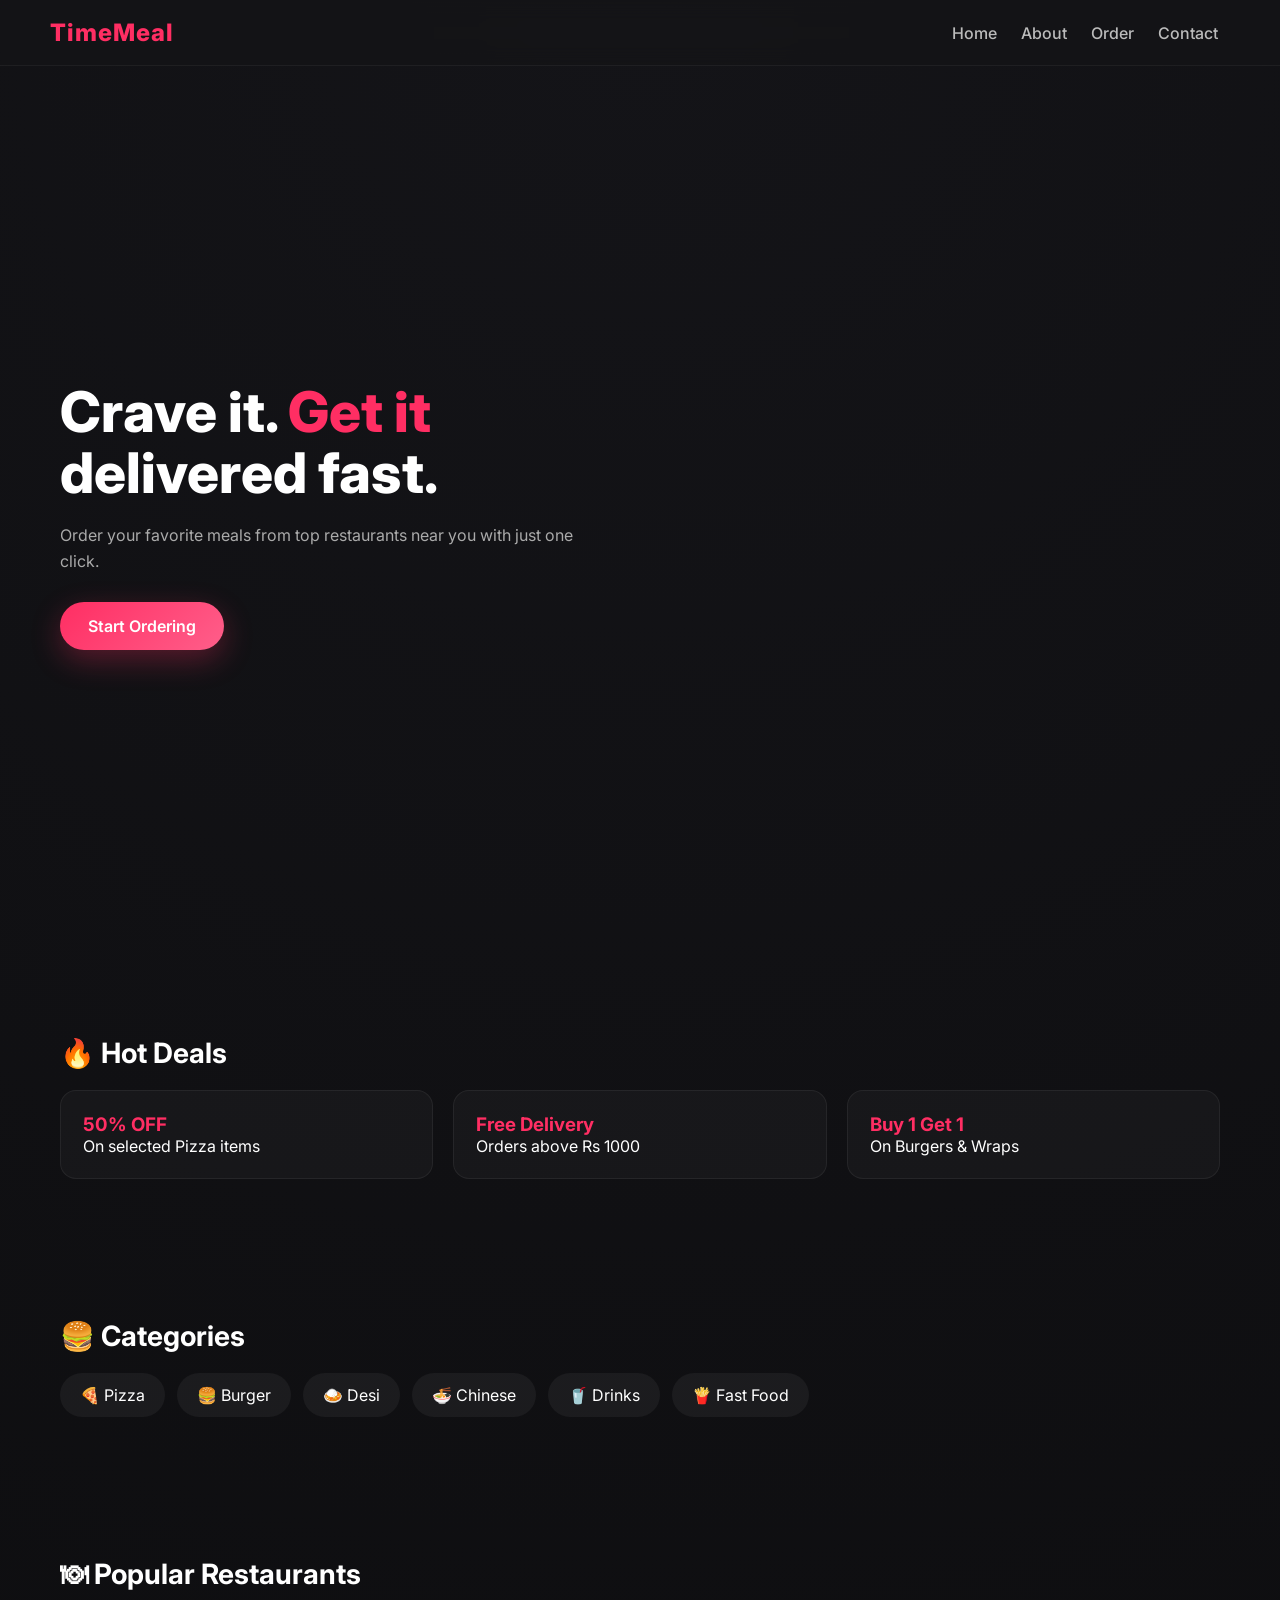
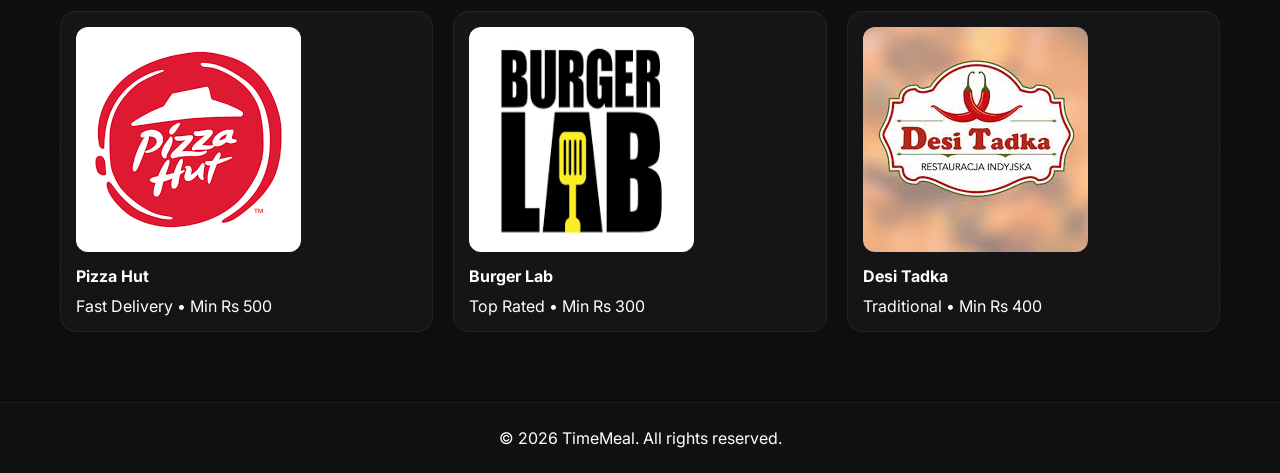
==== index.html @ f6871f64 "food" ====
<!doctype html>
<html lang="en">
  <head>
    <meta charset="UTF-8" />
    <meta name="viewport" content="width=device-width, initial-scale=1.0" />
    <title>TimeMeal - Home</title>
    <link rel="stylesheet" href="style.css" />
    <script src="navbar.js"></script>
  </head>
  <body>
    <!-- header & navbar -->
    <header>
      <div class="logo">TimeMeal</div>

      <div class="menu-toggle" onclick="toggleMenu()">☰</div>

      <nav id="nav">
        <a href="index.html">Home</a>
        <a href="about.html">About</a>
        <a href="order.html">Order</a>
        <a href="contact.html">Contact</a>
      </nav>
    </header>

    <!-- hero section -->
    <section class="hero">
      <div class="hero-text">
        <h1>Crave it. <span>Get it</span> delivered fast.</h1>
        <p>
          Order your favorite meals from top restaurants near you with just one
          click.
        </p>
        <a href="order.html" class="btn">Start Ordering</a>
      </div>
    </section>

    <!-- deals -->
    <section class="deals">
      <h2>🔥 Hot Deals</h2>
      <div class="deal-cards">
        <div class="deal">
          <h3>50% OFF</h3>
          <p>On selected Pizza items</p>
        </div>
        <div class="deal">
          <h3>Free Delivery</h3>
          <p>Orders above Rs 1000</p>
        </div>
        <div class="deal">
          <h3>Buy 1 Get 1</h3>
          <p>On Burgers & Wraps</p>
        </div>
      </div>
    </section>

    <!-- catagories -->
    <section class="categories">
      <h2>🍔 Categories</h2>

      <div class="cat-box">
        <a class="cat" href="order.html">🍕 Pizza</a>
        <a class="cat" href="order.html">🍔 Burger</a>
        <a class="cat" href="order.html">🍛 Desi</a>
        <a class="cat" href="order.html">🍜 Chinese</a>
        <a class="cat" href="order.html">🥤 Drinks</a>
        <a class="cat" href="order.html">🍟 Fast Food</a>
      </div>
    </section>

    <!-- restaurants -->
    <section class="restaurants">
      <h2>🍽 Popular Restaurants</h2>
      <div class="rest-grid">
        <div class="rest-card">
          <img src="./assets/pizza hut.png" />
          <h4>Pizza Hut</h4>
          <p>Fast Delivery • Min Rs 500</p>
        </div>

        <div class="rest-card">
          <img src="./assets/burger lab.png" />
          <h4>Burger Lab</h4>
          <p>Top Rated • Min Rs 300</p>
        </div>

        <div class="rest-card">
          <img src="./assets/desi tadka.jfif" />
          <h4>Desi Tadka</h4>
          <p>Traditional • Min Rs 400</p>
        </div>
      </div>
    </section>

    <!-- footer -->
    <footer>
      <p>&copy; 2026 TimeMeal. All rights reserved.</p>
    </footer>
  </body>
</html>
---- style.css ----
@import url("https://fonts.googleapis.com/css2?family=Inter:wght@400;600;700&display=swap");
/* global reset */
* {
  margin: 0;
  padding: 0;
  box-sizing: border-box;
  font-family: "Inter", sans-serif;
}

body {
  background: radial-gradient(circle at top, #141418, #0d0d0f);
  color: #fff;
}

/* header */
header {
  display: flex;
  justify-content: space-between;
  align-items: center;
  padding: 18px 50px;
  background: rgba(20, 20, 24, 0.7);
  backdrop-filter: blur(10px);
  position: sticky;
  top: 0;
  border-bottom: 1px solid rgba(255, 255, 255, 0.05);
  z-index: 1000;
}

/* logo */
.logo {
  color: #ff2e63;
  font-size: 24px;
  font-weight: 800;
  letter-spacing: 1px;
}

/* nav links */
nav {
  display: flex;
  align-items: center;
}

nav a {
  color: #bbb;
  text-decoration: none;
  margin: 0 12px;
  font-weight: 500;
  transition: 0.3s;
  position: relative;
}

/* hover */
nav a::after {
  content: "";
  position: absolute;
  left: 0;
  bottom: -4px;
  width: 0%;
  height: 2px;
  background: #ff2e63;
  transition: 0.3s;
}

nav a:hover {
  color: #ff2e63;
}

nav a:hover::after {
  width: 100%;
}

/* hamburger (hidden on desktop) */
.menu-toggle {
  display: none;
  font-size: 28px;
  color: #fff;
  cursor: pointer;
}

/* hero section*/
.hero {
  display: flex;
  justify-content: space-between;
  align-items: center;
  padding: 100px 60px;
  flex-wrap: wrap;
  gap: 40px;
  height: 100vh;
}

.hero-text {
  max-width: 550px;
}

.hero h1 {
  font-size: 56px;
  line-height: 1.1;
  font-weight: 800;
}

.hero span {
  color: #ff2e63;
}

.hero p {
  margin: 18px 0;
  color: #aaa;
  font-size: 16px;
  line-height: 1.6;
}

.btn {
  background: linear-gradient(135deg, #ff2e63, #ff5e8a);
  padding: 14px 28px;
  border-radius: 30px;
  color: #fff;
  text-decoration: none;
  display: inline-block;
  margin-top: 10px;
  font-weight: 600;
  transition: 0.3s;
  box-shadow: 0 10px 30px rgba(255, 46, 99, 0.3);
}

.btn:hover {
  transform: translateY(-3px);
}

/* sections */
section {
  padding: 70px 60px;
}

/* deals */
.deals h2,
.categories h2,
.restaurants h2 {
  font-size: 28px;
  margin-bottom: 20px;
}

.deal-cards {
  display: grid;
  grid-template-columns: repeat(auto-fit, minmax(250px, 1fr));
  gap: 20px;
}

.deal {
  background: rgba(255, 255, 255, 0.03);
  border: 1px solid rgba(255, 255, 255, 0.06);
  padding: 22px;
  border-radius: 16px;
  transition: 0.3s;
}

.deal:hover {
  transform: translateY(-6px);
  border-color: #ff2e63;
}

.deal h3 {
  color: #ff2e63;
}

/* catagories */
.cat-box {
  display: flex;
  gap: 12px;
  flex-wrap: wrap;
}

.cat {
  text-decoration: none;
  color: #fff;
  display: inline-block;
  background: rgba(255, 255, 255, 0.05);
  padding: 12px 20px;
  border-radius: 30px;
  transition: 0.3s;
}

.cat:hover {
  background: #ff2e63;
  transform: scale(1.05);
}

/* restaurants*/
.rest-grid {
  display: grid;
  grid-template-columns: repeat(auto-fit, minmax(250px, 1fr));
  gap: 20px;
}

.rest-card {
  background: rgba(255, 255, 255, 0.03);
  border: 1px solid rgba(255, 255, 255, 0.06);
  padding: 15px;
  border-radius: 16px;
  transition: 0.3s;
}

.rest-card:hover {
  transform: translateY(-6px);
  border-color: #ff2e63;
}

.rest-card img {
  width: 225px;
  height: 225px;
  border-radius: 12px;
}

.rest-card h4 {
  margin: 10px 0;
}

/* footer */
footer {
  text-align: center;
  padding: 25px;
  background: #111;
  border-top: 1px solid rgba(255, 255, 255, 0.05);
}

@media (max-width: 768px) {
  header {
    padding: 15px 20px;
  }

  .menu-toggle {
    display: block;
  }

  nav {
    position: absolute;
    top: 70px;
    right: 20px;
    background: rgba(20, 20, 24, 0.95);
    backdrop-filter: blur(10px);
    flex-direction: column;
    width: 200px;
    padding: 15px;
    border-radius: 12px;
    border: 1px solid rgba(255, 255, 255, 0.08);
    display: none;
  }

  nav a {
    margin: 10px 0;
  }

  nav.active {
    display: flex;
  }
  .hero {
    flex-direction: column;
    text-align: center;
    padding: 80px 25px;
  }

  .hero h1 {
    font-size: 40px;
  }

  header {
    padding: 15px 20px;
  }
}
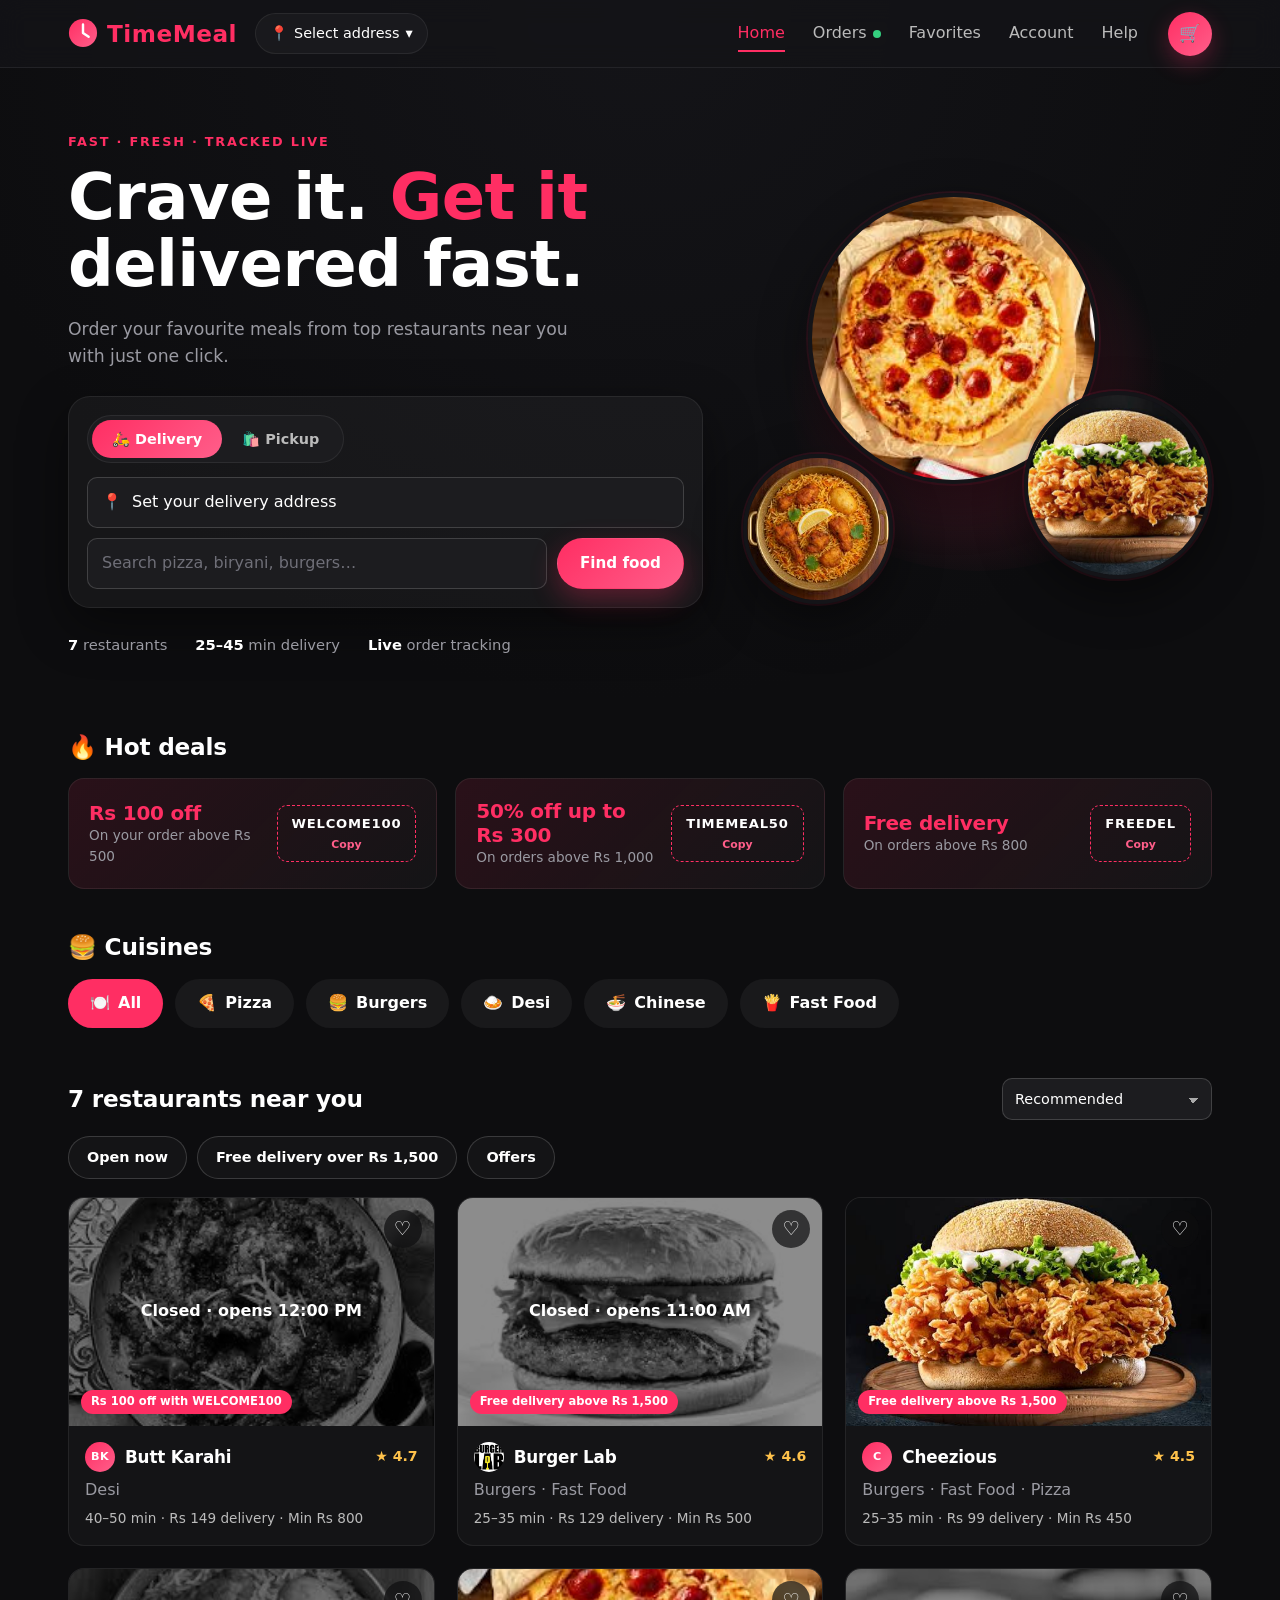
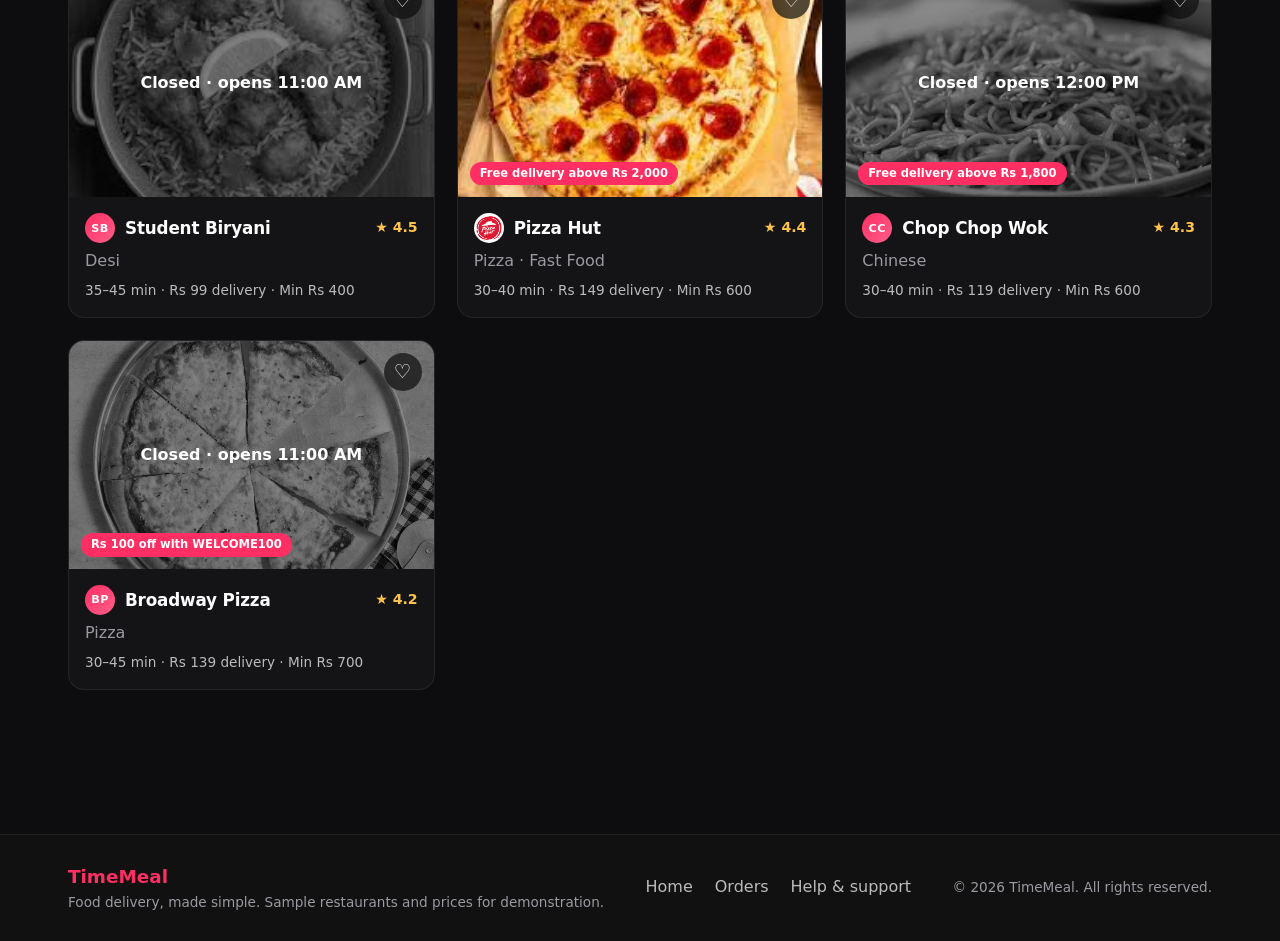
==== commit 998285cb: "food ordering app" ====
--- a/index.html
+++ b/index.html
@@ -3,97 +3,62 @@
   <head>
     <meta charset="UTF-8" />
     <meta name="viewport" content="width=device-width, initial-scale=1.0" />
-    <title>TimeMeal - Home</title>
-    <link rel="stylesheet" href="style.css" />
-    <script src="navbar.js"></script>
+    <meta name="theme-color" content="#0d0d0f" />
+    <meta
+      name="description"
+      content="TimeMeal: order food from top restaurants, pay your way and track your delivery live."
+    />
+    <title>TimeMeal · Food delivery</title>
+    <link
+      rel="icon"
+      href="data:image/svg+xml,%3Csvg xmlns='http://www.w3.org/2000/svg' viewBox='0 0 32 32'%3E%3Ccircle cx='16' cy='16' r='15' fill='%23ff2e63'/%3E%3Cpath d='M16 7v9l6 4' stroke='white' stroke-width='2.6' fill='none' stroke-linecap='round'/%3E%3C/svg%3E"
+    />
+
+    <link rel="stylesheet" href="css/base.css" />
+    <link rel="stylesheet" href="css/layout.css" />
+    <link rel="stylesheet" href="css/components.css" />
+    <link rel="stylesheet" href="css/views.css" />
   </head>
   <body>
-    <!-- header & navbar -->
-    <header>
-      <div class="logo">TimeMeal</div>
+    <a class="skip-link" href="#view">Skip to content</a>
 
-      <div class="menu-toggle" onclick="toggleMenu()">☰</div>
+    <header class="header" id="site-header"></header>
+    <main id="view" tabindex="-1"></main>
+    <footer class="footer" id="site-footer"></footer>
+    <nav class="tab-bar" id="tab-bar" aria-label="Primary"></nav>
+    <div class="toasts" id="toasts" role="status" aria-live="polite"></div>
 
-      <nav id="nav">
-        <a href="index.html">Home</a>
-        <a href="about.html">About</a>
-        <a href="order.html">Order</a>
-        <a href="contact.html">Contact</a>
-      </nav>
-    </header>
+    <noscript
+      ><p style="padding: 2rem; text-align: center">
+        TimeMeal needs JavaScript to run.
+      </p></noscript
+    >
 
-    <!-- hero section -->
-    <section class="hero">
-      <div class="hero-text">
-        <h1>Crave it. <span>Get it</span> delivered fast.</h1>
-        <p>
-          Order your favorite meals from top restaurants near you with just one
-          click.
-        </p>
-        <a href="order.html" class="btn">Start Ordering</a>
-      </div>
-    </section>
-
-    <!-- deals -->
-    <section class="deals">
-      <h2>🔥 Hot Deals</h2>
-      <div class="deal-cards">
-        <div class="deal">
-          <h3>50% OFF</h3>
-          <p>On selected Pizza items</p>
-        </div>
-        <div class="deal">
-          <h3>Free Delivery</h3>
-          <p>Orders above Rs 1000</p>
-        </div>
-        <div class="deal">
-          <h3>Buy 1 Get 1</h3>
-          <p>On Burgers & Wraps</p>
-        </div>
-      </div>
-    </section>
-
-    <!-- catagories -->
-    <section class="categories">
-      <h2>🍔 Categories</h2>
-
-      <div class="cat-box">
-        <a class="cat" href="order.html">🍕 Pizza</a>
-        <a class="cat" href="order.html">🍔 Burger</a>
-        <a class="cat" href="order.html">🍛 Desi</a>
-        <a class="cat" href="order.html">🍜 Chinese</a>
-        <a class="cat" href="order.html">🥤 Drinks</a>
-        <a class="cat" href="order.html">🍟 Fast Food</a>
-      </div>
-    </section>
-
-    <!-- restaurants -->
-    <section class="restaurants">
-      <h2>🍽 Popular Restaurants</h2>
-      <div class="rest-grid">
-        <div class="rest-card">
-          <img src="./assets/pizza hut.png" />
-          <h4>Pizza Hut</h4>
-          <p>Fast Delivery • Min Rs 500</p>
-        </div>
-
-        <div class="rest-card">
-          <img src="./assets/burger lab.png" />
-          <h4>Burger Lab</h4>
-          <p>Top Rated • Min Rs 300</p>
-        </div>
-
-        <div class="rest-card">
-          <img src="./assets/desi tadka.jfif" />
-          <h4>Desi Tadka</h4>
-          <p>Traditional • Min Rs 400</p>
-        </div>
-      </div>
-    </section>
-
-    <!-- footer -->
-    <footer>
-      <p>&copy; 2026 TimeMeal. All rights reserved.</p>
-    </footer>
+    <!-- core -->
+    <script src="js/core/utils.js"></script>
+    <script src="js/core/store.js"></script>
+    <script src="js/core/router.js"></script>
+    <script src="js/core/actions.js"></script>
+    <!-- data + services -->
+    <script src="js/data/catalog.js"></script>
+    <script src="js/services/availability.js"></script>
+    <script src="js/services/cart.js"></script>
+    <script src="js/services/orders.js"></script>
+    <!-- ui -->
+    <script src="js/ui/toast.js"></script>
+    <script src="js/ui/modal.js"></script>
+    <script src="js/ui/forms.js"></script>
+    <script src="js/ui/components.js"></script>
+    <script src="js/ui/dialogs.js"></script>
+    <script src="js/ui/header.js"></script>
+    <!-- views -->
+    <script src="js/views/home.js"></script>
+    <script src="js/views/restaurant.js"></script>
+    <script src="js/views/checkout.js"></script>
+    <script src="js/views/tracking.js"></script>
+    <script src="js/views/orders.js"></script>
+    <script src="js/views/account.js"></script>
+    <script src="js/views/help.js"></script>
+    <script src="js/app.js"></script>
   </body>
 </html>
--- a/css/base.css
+++ b/css/base.css
@@ -0,0 +1,159 @@
+:root {
+/* colour */
+  --bg: #0d0d0f;
+  --bg-raised: #141418;
+  --surface: rgba(255, 255, 255, 0.03);
+  --surface-strong: #1c1c1f;
+  --border: rgba(255, 255, 255, 0.07);
+  --border-strong: rgba(255, 255, 255, 0.16);
+  --text: #ffffff;
+  --text-soft: #bbbbbb;
+  --text-muted: #9a9aa2;
+  --accent: #ff2e63;
+  --accent-soft: #ff5e8a;
+  --accent-glow: rgba(255, 46, 99, 0.3);
+  --accent-tint: rgba(255, 46, 99, 0.12);
+  --ok: #35d07f;
+  --warn: #ffb020;
+  --danger: #ff5a5f;
+
+  /* shape + motion */
+  --radius-sm: 10px;
+  --radius: 16px;
+  --radius-lg: 22px;
+  --radius-pill: 999px;
+  --shadow: 0 18px 50px rgba(0, 0, 0, 0.45);
+  --ease: cubic-bezier(0.2, 0.7, 0.2, 1);
+
+  /* layout */
+  --header-h: 68px;
+  --tab-h: 62px;
+  --page-w: 1240px;
+  --gutter: clamp(16px, 4vw, 48px);
+
+  --font: "Inter", "Segoe UI", system-ui, -apple-system, Arial, sans-serif;
+}
+
+*,
+*::before,
+*::after {
+  box-sizing: border-box;
+}
+
+* {
+  margin: 0;
+}
+
+html {
+  background: var(--bg);
+  scroll-behavior: smooth;
+  -webkit-text-size-adjust: 100%;
+}
+
+body {
+  min-height: 100vh;
+  font-family: var(--font);
+  font-size: 16px;
+  line-height: 1.55;
+  color: var(--text);
+  background: radial-gradient(circle at top, var(--bg-raised), var(--bg) 700px);
+  -webkit-font-smoothing: antialiased;
+}
+
+body.no-scroll {
+  overflow: hidden;
+}
+
+h1,
+h2,
+h3,
+h4 {
+  line-height: 1.2;
+  font-weight: 800;
+  letter-spacing: -0.01em;
+}
+
+a {
+  color: inherit;
+  text-decoration: none;
+}
+
+img {
+  display: block;
+  max-width: 100%;
+}
+
+button,
+input,
+select,
+textarea {
+  font: inherit;
+  color: inherit;
+}
+
+button {
+  cursor: pointer;
+  background: none;
+  border: 0;
+}
+
+ul,
+ol {
+  list-style: none;
+  padding: 0;
+}
+
+:focus-visible {
+  outline: 2px solid var(--accent-soft);
+  outline-offset: 2px;
+}
+
+main:focus {
+  outline: none;
+}
+
+.skip-link {
+  position: fixed;
+  top: -60px;
+  left: 12px;
+  z-index: 3000;
+  padding: 10px 16px;
+  border-radius: var(--radius-sm);
+  background: var(--accent);
+  font-weight: 700;
+}
+.skip-link:focus {
+  top: 12px;
+}
+
+.visually-hidden {
+  position: absolute;
+  width: 1px;
+  height: 1px;
+  overflow: hidden;
+  clip: rect(0 0 0 0);
+  white-space: nowrap;
+}
+
+.muted {
+  color: var(--text-muted);
+}
+.small {
+  font-size: 0.85rem;
+}
+.block {
+  display: block;
+}
+.center {
+  text-align: center;
+}
+
+@media (prefers-reduced-motion: reduce) {
+  *,
+  *::before,
+  *::after {
+    animation-duration: 0.01ms !important;
+    transition-duration: 0.01ms !important;
+    scroll-behavior: auto !important;
+  }
+}
--- a/css/layout.css
+++ b/css/layout.css
@@ -0,0 +1,286 @@
+/* header */
+.header {
+  position: sticky;
+  top: 0;
+  z-index: 100;
+  height: var(--header-h);
+  background: rgba(20, 20, 24, 0.78);
+  backdrop-filter: blur(12px);
+  border-bottom: 1px solid var(--border);
+}
+
+.header__inner {
+  display: flex;
+  align-items: center;
+  gap: 18px;
+  max-width: var(--page-w);
+  height: 100%;
+  margin: 0 auto;
+  padding: 0 var(--gutter);
+}
+
+.logo {
+  display: inline-flex;
+  align-items: center;
+  gap: 9px;
+  color: var(--accent);
+  font-size: 1.45rem;
+  font-weight: 800;
+  letter-spacing: 0.5px;
+}
+
+.loc-pill {
+  display: inline-flex;
+  align-items: center;
+  gap: 6px;
+  max-width: 240px;
+  padding: 8px 14px;
+  border: 1px solid var(--border);
+  border-radius: var(--radius-pill);
+  background: var(--surface);
+  font-size: 0.9rem;
+  transition: border-color 0.2s;
+}
+.loc-pill:hover {
+  border-color: var(--accent);
+}
+.loc-pill__text {
+  overflow: hidden;
+  text-overflow: ellipsis;
+  white-space: nowrap;
+}
+
+.hdr-search {
+  flex: 1;
+  max-width: 360px;
+}
+body[data-route="home"] .hdr-search {
+  visibility: hidden;
+}
+
+.nav {
+  display: flex;
+  align-items: center;
+  gap: 4px;
+  margin-left: auto;
+}
+.nav a {
+  position: relative;
+  padding: 8px 12px;
+  color: var(--text-soft);
+  font-weight: 500;
+  transition: color 0.25s;
+}
+.nav a::after {
+  content: "";
+  position: absolute;
+  left: 12px;
+  right: 12px;
+  bottom: 2px;
+  height: 2px;
+  background: var(--accent);
+  transform: scaleX(0);
+  transform-origin: left;
+  transition: transform 0.3s var(--ease);
+}
+.nav a:hover,
+.nav a.is-active {
+  color: var(--accent);
+}
+.nav a:hover::after,
+.nav a.is-active::after {
+  transform: scaleX(1);
+}
+.dot {
+  display: inline-block;
+  width: 8px;
+  height: 8px;
+  margin-left: 6px;
+  border-radius: 50%;
+  background: var(--ok);
+  box-shadow: 0 0 0 0 rgba(53, 208, 127, 0.6);
+  animation: ping 1.6s infinite;
+}
+
+.cart-btn {
+  position: relative;
+  display: grid;
+  place-items: center;
+  width: 44px;
+  height: 44px;
+  border-radius: 50%;
+  background: linear-gradient(135deg, var(--accent), var(--accent-soft));
+  box-shadow: 0 8px 22px var(--accent-glow);
+  font-size: 1.1rem;
+  transition: transform 0.2s var(--ease);
+}
+.cart-btn:hover {
+  transform: translateY(-2px);
+}
+.cart-btn__count {
+  position: absolute;
+  top: -5px;
+  right: -5px;
+  min-width: 20px;
+  height: 20px;
+  padding: 0 5px;
+  border-radius: var(--radius-pill);
+  background: #fff;
+  color: var(--accent);
+  font-size: 0.72rem;
+  font-weight: 800;
+  line-height: 20px;
+  text-align: center;
+}
+
+/* page containers */
+main {
+  min-height: calc(100vh - var(--header-h) - 180px);
+}
+
+.page {
+  max-width: var(--page-w);
+  margin: 0 auto;
+  padding: 36px var(--gutter) 60px;
+}
+.page--narrow {
+  max-width: 860px;
+}
+.page__title {
+  margin-bottom: 22px;
+  font-size: clamp(1.7rem, 3vw, 2.2rem);
+}
+.lead {
+  margin-bottom: 26px;
+  color: var(--text-soft);
+  font-size: 1.1rem;
+}
+
+.section {
+  margin-bottom: 44px;
+}
+.section__head {
+  display: flex;
+  align-items: center;
+  justify-content: space-between;
+  gap: 16px;
+}
+.section__title {
+  margin-bottom: 18px;
+  font-size: 1.45rem;
+}
+.section__head .section__title {
+  margin-bottom: 0;
+}
+
+.grid {
+  display: grid;
+  grid-template-columns: repeat(auto-fill, minmax(280px, 1fr));
+  gap: 22px;
+  margin-top: 18px;
+}
+
+.back-link {
+  display: inline-block;
+  margin-bottom: 14px;
+  color: var(--text-soft);
+  font-size: 0.92rem;
+  transition: color 0.2s;
+}
+.back-link:hover {
+  color: var(--accent);
+}
+
+/* footer */
+.footer {
+  margin-top: 40px;
+  background: #111;
+  border-top: 1px solid var(--border);
+}
+.footer__inner {
+  display: flex;
+  flex-wrap: wrap;
+  align-items: center;
+  justify-content: space-between;
+  gap: 18px 40px;
+  max-width: var(--page-w);
+  margin: 0 auto;
+  padding: 28px var(--gutter);
+}
+.footer__brand {
+  color: var(--accent);
+  font-size: 1.15rem;
+}
+.footer nav {
+  display: flex;
+  gap: 22px;
+  color: var(--text-soft);
+}
+.footer nav a:hover {
+  color: var(--accent);
+}
+
+/* mobile tab bar */
+.tab-bar {
+  display: none;
+}
+
+@media (max-width: 900px) {
+  .nav,
+  .hdr-search {
+    display: none;
+  }
+  .loc-pill {
+    margin-right: auto;
+  }
+
+  .tab-bar {
+    position: fixed;
+    inset: auto 0 0;
+    z-index: 90;
+    display: grid;
+    grid-template-columns: repeat(4, 1fr);
+    height: var(--tab-h);
+    padding-bottom: env(safe-area-inset-bottom);
+    background: rgba(20, 20, 24, 0.94);
+    backdrop-filter: blur(12px);
+    border-top: 1px solid var(--border);
+  }
+  .tab-bar a {
+    display: flex;
+    flex-direction: column;
+    align-items: center;
+    justify-content: center;
+    gap: 2px;
+    color: var(--text-muted);
+    font-size: 0.72rem;
+    font-weight: 600;
+  }
+  .tab-bar a span {
+    font-size: 1.15rem;
+  }
+  .tab-bar a.is-active {
+    color: var(--accent);
+  }
+  body {
+    padding-bottom: calc(var(--tab-h) + env(safe-area-inset-bottom));
+  }
+}
+
+@media (max-width: 520px) {
+  .logo span {
+    display: none;
+  }
+  .page {
+    padding-top: 24px;
+  }
+}
+
+@keyframes ping {
+  70% {
+    box-shadow: 0 0 0 8px rgba(53, 208, 127, 0);
+  }
+  100% {
+    box-shadow: 0 0 0 0 rgba(53, 208, 127, 0);
+  }
+}
--- a/css/components.css
+++ b/css/components.css
@@ -0,0 +1,760 @@
+/* button */
+.btn {
+  display: inline-flex;
+  align-items: center;
+  justify-content: center;
+  gap: 8px;
+  padding: 11px 22px;
+  border: 1px solid transparent;
+  border-radius: var(--radius-pill);
+  font-weight: 700;
+  font-size: 0.95rem;
+  white-space: nowrap;
+  transition:
+    transform 0.2s var(--ease),
+    box-shadow 0.2s,
+    background 0.2s,
+    border-color 0.2s,
+    opacity 0.2s;
+}
+.btn:hover:not(:disabled) {
+  transform: translateY(-2px);
+}
+.btn:disabled {
+  opacity: 0.45;
+  cursor: not-allowed;
+}
+.btn--primary {
+  background: linear-gradient(135deg, var(--accent), var(--accent-soft));
+  box-shadow: 0 10px 28px var(--accent-glow);
+  color: #fff;
+}
+.btn--outline {
+  border-color: var(--border-strong);
+  background: var(--surface);
+}
+.btn--outline:hover:not(:disabled) {
+  border-color: var(--accent);
+  color: var(--accent);
+}
+.btn--ghost {
+  color: var(--text-soft);
+}
+.btn--ghost:hover:not(:disabled) {
+  background: var(--surface-strong);
+  color: #fff;
+}
+.btn--danger {
+  background: var(--danger);
+}
+.btn--danger-outline {
+  border-color: rgba(255, 90, 95, 0.45);
+  color: var(--danger);
+}
+.btn--danger-outline:hover:not(:disabled) {
+  background: rgba(255, 90, 95, 0.1);
+}
+.btn--block {
+  width: 100%;
+}
+.btn--lg {
+  padding: 15px 24px;
+  font-size: 1.02rem;
+}
+.btn--grow {
+  flex: 1;
+}
+
+.icon-btn {
+  display: grid;
+  place-items: center;
+  width: 38px;
+  height: 38px;
+  border-radius: 50%;
+  background: var(--surface-strong);
+  color: var(--text-soft);
+  transition:
+    background 0.2s,
+    color 0.2s;
+}
+.icon-btn:hover {
+  background: var(--accent);
+  color: #fff;
+}
+.icon-btn--accent {
+  background: var(--accent-tint);
+  color: var(--accent);
+}
+
+.link-btn {
+  padding: 0;
+  color: var(--accent);
+  font-size: 0.85rem;
+  font-weight: 600;
+}
+.link-btn:hover {
+  text-decoration: underline;
+}
+.link-btn--danger {
+  color: var(--danger);
+}
+
+ /* forms */
+.form {
+  display: grid;
+  gap: 16px;
+}
+.form-grid {
+  display: grid;
+  grid-template-columns: repeat(auto-fit, minmax(210px, 1fr));
+  gap: 16px;
+}
+.form-actions {
+  display: flex;
+  justify-content: flex-end;
+  gap: 10px;
+  margin-top: 8px;
+}
+.form-actions--stack {
+  flex-direction: column;
+  align-items: stretch;
+  text-align: center;
+}
+
+.field {
+  display: grid;
+  gap: 6px;
+}
+.field__label {
+  color: var(--text-soft);
+  font-size: 0.88rem;
+  font-weight: 600;
+}
+.field__hint {
+  color: var(--text-muted);
+  font-size: 0.8rem;
+}
+.field__error {
+  margin-top: 4px;
+  color: var(--danger);
+  font-size: 0.82rem;
+}
+
+.input {
+  width: 100%;
+  padding: 12px 14px;
+  border: 1px solid var(--border-strong);
+  border-radius: var(--radius-sm);
+  background: var(--surface-strong);
+  transition:
+    border-color 0.2s,
+    box-shadow 0.2s;
+}
+.input::placeholder {
+  color: #6f6f78;
+}
+.input:focus {
+  outline: none;
+  border-color: var(--accent);
+  box-shadow: 0 0 0 3px var(--accent-tint);
+}
+.input[aria-invalid="true"] {
+  border-color: var(--danger);
+}
+.input--sm {
+  padding: 9px 12px;
+  font-size: 0.9rem;
+}
+select.input {
+  appearance: none;
+  padding-right: 34px;
+  background-image:
+    linear-gradient(45deg, transparent 50%, #aaa 50%),
+    linear-gradient(135deg, #aaa 50%, transparent 50%);
+  background-position:
+    calc(100% - 18px) 55%,
+    calc(100% - 13px) 55%;
+  background-size: 5px 5px;
+  background-repeat: no-repeat;
+}
+textarea.input {
+  resize: vertical;
+  min-height: 70px;
+}
+
+.check {
+  display: flex;
+  align-items: flex-start;
+  gap: 10px;
+  margin-top: 10px;
+  cursor: pointer;
+}
+.check input {
+  margin-top: 4px;
+  accent-color: var(--accent);
+}
+.check--card {
+  padding: 14px;
+  border: 1px solid var(--border-strong);
+  border-radius: var(--radius-sm);
+  background: var(--surface);
+}
+.check--card:has(input:checked) {
+  border-color: var(--accent);
+  background: var(--accent-tint);
+}
+.check.is-disabled {
+  opacity: 0.5;
+  cursor: not-allowed;
+}
+
+/*  chips, segments, badges  */
+.chip-row {
+  display: flex;
+  flex-wrap: wrap;
+  gap: 10px;
+}
+.chip,
+.chip-radio span {
+  display: inline-block;
+  padding: 9px 18px;
+  border: 1px solid var(--border-strong);
+  border-radius: var(--radius-pill);
+  background: var(--surface);
+  font-size: 0.9rem;
+  font-weight: 600;
+  transition:
+    background 0.2s,
+    border-color 0.2s,
+    transform 0.2s;
+}
+.chip:hover {
+  border-color: var(--accent);
+}
+.chip.is-active,
+.chip-radio input:checked + span {
+  border-color: var(--accent);
+  background: var(--accent);
+  color: #fff;
+}
+.chip-radio {
+  cursor: pointer;
+}
+.chip-radio input {
+  position: absolute;
+  opacity: 0;
+  pointer-events: none;
+}
+.chip-radio input:focus-visible + span {
+  outline: 2px solid var(--accent-soft);
+  outline-offset: 2px;
+}
+
+.seg {
+  display: inline-flex;
+  padding: 4px;
+  border: 1px solid var(--border);
+  border-radius: var(--radius-pill);
+  background: var(--surface-strong);
+}
+.seg__btn {
+  padding: 8px 20px;
+  border-radius: var(--radius-pill);
+  color: var(--text-soft);
+  font-size: 0.9rem;
+  font-weight: 700;
+  transition:
+    background 0.25s,
+    color 0.25s;
+}
+.seg__btn.is-active {
+  background: linear-gradient(135deg, var(--accent), var(--accent-soft));
+  color: #fff;
+}
+
+.badge {
+  display: inline-block;
+  padding: 3px 10px;
+  border-radius: var(--radius-pill);
+  background: rgba(0, 0, 0, 0.6);
+  font-size: 0.72rem;
+  font-weight: 700;
+}
+.badge--accent {
+  background: var(--accent);
+  color: #fff;
+}
+.tag {
+  margin-left: 6px;
+  padding: 2px 8px;
+  border-radius: var(--radius-pill);
+  background: var(--surface-strong);
+  color: var(--text-muted);
+  font-size: 0.7rem;
+  font-weight: 600;
+}
+
+.rating {
+  color: #ffc24b;
+  font-size: 0.88rem;
+  font-weight: 700;
+  white-space: nowrap;
+}
+
+.status-chip {
+  padding: 4px 12px;
+  border-radius: var(--radius-pill);
+  font-size: 0.78rem;
+  font-weight: 700;
+  white-space: nowrap;
+}
+.status-chip--live {
+  background: rgba(53, 208, 127, 0.14);
+  color: var(--ok);
+}
+.status-chip--ok {
+  background: var(--accent-tint);
+  color: var(--accent-soft);
+}
+.status-chip--bad {
+  background: rgba(255, 90, 95, 0.14);
+  color: var(--danger);
+}
+
+.brand-logo,
+.monogram {
+  flex: none;
+  width: 38px;
+  height: 38px;
+  border-radius: 50%;
+  object-fit: cover;
+  background: #fff;
+}
+.monogram {
+  display: grid;
+  place-items: center;
+  background: linear-gradient(135deg, var(--accent), var(--accent-soft));
+  font-size: 0.85rem;
+  font-weight: 800;
+  letter-spacing: 0.5px;
+}
+
+/* panels, notices, empty states */
+.panel {
+  margin-bottom: 18px;
+  padding: 22px;
+  border: 1px solid var(--border);
+  border-radius: var(--radius);
+  background: var(--surface);
+}
+.panel__title {
+  margin-bottom: 14px;
+  font-size: 1.1rem;
+}
+.panel__head {
+  display: flex;
+  align-items: center;
+  justify-content: space-between;
+  margin-bottom: 14px;
+}
+.panel__head .panel__title {
+  margin: 0;
+}
+
+.notice {
+  margin: 12px 0;
+  padding: 12px 16px;
+  border-radius: var(--radius-sm);
+  border: 1px solid var(--border);
+  background: var(--surface-strong);
+  color: var(--text-soft);
+  font-size: 0.9rem;
+}
+.notice--warn {
+  border-color: rgba(255, 176, 32, 0.4);
+  background: rgba(255, 176, 32, 0.08);
+  color: #ffd27a;
+}
+.notice--info {
+  border-color: rgba(255, 46, 99, 0.3);
+  background: var(--accent-tint);
+  color: #ffc2d1;
+}
+
+.empty {
+  display: grid;
+  justify-items: center;
+  gap: 10px;
+  padding: 48px 16px;
+  text-align: center;
+  grid-column: 1 / -1;
+}
+.empty__icon {
+  font-size: 3rem;
+}
+
+/* stepper  */
+.stepper {
+  display: inline-flex;
+  align-items: center;
+  border: 1px solid var(--border-strong);
+  border-radius: var(--radius-pill);
+  background: var(--surface-strong);
+}
+.stepper__btn {
+  width: 34px;
+  height: 34px;
+  border-radius: 50%;
+  color: var(--accent);
+  font-size: 1.15rem;
+  font-weight: 700;
+}
+.stepper__btn:hover {
+  background: var(--accent-tint);
+}
+.stepper__qty {
+  min-width: 26px;
+  text-align: center;
+  font-weight: 700;
+}
+
+/* overlay: dialog + drawer */
+.overlay {
+  position: fixed;
+  inset: 0;
+  z-index: 500;
+  display: flex;
+  background: rgba(5, 5, 7, 0.72);
+  backdrop-filter: blur(4px);
+  animation: fade-in 0.2s ease both;
+}
+.overlay--dialog {
+  align-items: center;
+  justify-content: center;
+  padding: 16px;
+}
+.overlay--drawer {
+  justify-content: flex-end;
+}
+.overlay.is-closing {
+  animation: fade-out 0.2s ease both;
+}
+
+.sheet {
+  display: flex;
+  flex-direction: column;
+  border: 1px solid var(--border-strong);
+  background: var(--bg-raised);
+  box-shadow: var(--shadow);
+}
+.sheet--dialog {
+  width: min(520px, 100%);
+  max-height: 92vh;
+  border-radius: var(--radius-lg);
+  animation: pop-in 0.25s var(--ease) both;
+}
+.sheet--drawer {
+  width: min(440px, 100%);
+  height: 100%;
+  border-radius: var(--radius-lg) 0 0 var(--radius-lg);
+  animation: slide-in 0.3s var(--ease) both;
+}
+.is-closing .sheet--drawer {
+  animation: slide-out 0.2s ease both;
+}
+.sheet__head {
+  display: flex;
+  align-items: center;
+  justify-content: space-between;
+  gap: 12px;
+  padding: 18px 22px;
+  border-bottom: 1px solid var(--border);
+}
+.sheet__title {
+  font-size: 1.2rem;
+}
+.sheet__body {
+  padding: 22px;
+  overflow-y: auto;
+}
+
+/* toasts */
+.toasts {
+  position: fixed;
+  right: 18px;
+  bottom: 18px;
+  z-index: 900;
+  display: grid;
+  gap: 10px;
+  max-width: min(380px, calc(100vw - 36px));
+}
+.toast {
+  display: flex;
+  align-items: center;
+  gap: 12px;
+  padding: 13px 18px;
+  border: 1px solid var(--border-strong);
+  border-radius: var(--radius-sm);
+  background: var(--surface-strong);
+  box-shadow: var(--shadow);
+  font-size: 0.92rem;
+  animation: toast-in 0.3s var(--ease) both;
+}
+.toast.is-leaving {
+  animation: toast-out 0.25s ease both;
+}
+.toast__icon {
+  display: grid;
+  place-items: center;
+  flex: none;
+  width: 22px;
+  height: 22px;
+  border-radius: 50%;
+  background: var(--ok);
+  color: #04130b;
+  font-size: 0.75rem;
+  font-weight: 900;
+}
+.toast--error .toast__icon {
+  background: var(--danger);
+  color: #fff;
+}
+.toast--info .toast__icon {
+  background: var(--accent);
+  color: #fff;
+}
+
+@media (max-width: 900px) {
+  .toasts {
+    bottom: calc(var(--tab-h) + 14px);
+    left: 16px;
+    right: 16px;
+    max-width: none;
+  }
+  .sheet--drawer {
+    width: 100%;
+    border-radius: 0;
+  }
+  .overlay--dialog {
+    align-items: flex-end;
+    padding: 0;
+  }
+  .sheet--dialog {
+    max-height: 94vh;
+    border-radius: var(--radius-lg) var(--radius-lg) 0 0;
+  }
+}
+
+/* totals + voucher */
+.totals {
+  display: grid;
+  gap: 8px;
+  margin: 16px 0;
+  padding-top: 14px;
+  border-top: 1px dashed var(--border-strong);
+  color: var(--text-soft);
+  font-size: 0.93rem;
+}
+.totals__row {
+  display: flex;
+  justify-content: space-between;
+}
+.totals__row.is-free {
+  color: var(--ok);
+}
+.totals__total {
+  margin-top: 4px;
+  padding-top: 12px;
+  border-top: 1px solid var(--border);
+  color: #fff;
+  font-size: 1.1rem;
+  font-weight: 800;
+}
+
+.voucher {
+  display: flex;
+  gap: 10px;
+  margin: 14px 0 4px;
+}
+.voucher.is-applied {
+  align-items: center;
+  justify-content: space-between;
+  padding: 11px 14px;
+  border: 1px dashed var(--ok);
+  border-radius: var(--radius-sm);
+  background: rgba(53, 208, 127, 0.08);
+}
+
+/* addresses */
+.addr-list {
+  display: grid;
+  gap: 10px;
+  margin-bottom: 14px;
+}
+.addr {
+  position: relative;
+  display: grid;
+  gap: 2px;
+  width: 100%;
+  padding: 14px 16px 14px 46px;
+  border: 1px solid var(--border-strong);
+  border-radius: var(--radius-sm);
+  background: var(--surface);
+  text-align: left;
+  cursor: pointer;
+  transition:
+    border-color 0.2s,
+    background 0.2s;
+}
+.addr::before {
+  content: "";
+  position: absolute;
+  top: 18px;
+  left: 16px;
+  width: 16px;
+  height: 16px;
+  border: 2px solid var(--border-strong);
+  border-radius: 50%;
+}
+.addr.is-selected {
+  border-color: var(--accent);
+  background: var(--accent-tint);
+}
+.addr.is-selected::before {
+  border-color: var(--accent);
+  background: radial-gradient(var(--accent) 45%, transparent 50%);
+}
+.addr input {
+  position: absolute;
+  opacity: 0;
+  pointer-events: none;
+}
+.addr__label {
+  font-weight: 700;
+}
+.addr__text {
+  color: var(--text-soft);
+  font-size: 0.9rem;
+}
+
+/* item customiser */
+.item-form {
+  display: grid;
+  gap: 16px;
+}
+.item-form__img {
+  width: 100%;
+  height: 210px;
+  border-radius: var(--radius);
+  object-fit: cover;
+}
+.item-form__foot {
+  position: sticky;
+  bottom: -22px;
+  display: flex;
+  gap: 12px;
+  margin: 0 -22px -22px;
+  padding: 16px 22px;
+  border-top: 1px solid var(--border);
+  background: var(--bg-raised);
+}
+.opt-group {
+  min-width: 0;
+  padding: 0;
+  border: 0;
+}
+.opt-group legend {
+  margin-bottom: 8px;
+  font-weight: 700;
+}
+.opt {
+  display: flex;
+  align-items: center;
+  gap: 12px;
+  padding: 11px 4px;
+  border-bottom: 1px solid var(--border);
+  cursor: pointer;
+}
+.opt input {
+  width: 18px;
+  height: 18px;
+  accent-color: var(--accent);
+}
+.opt__name {
+  flex: 1;
+}
+.opt__price {
+  color: var(--text-muted);
+  font-size: 0.9rem;
+}
+
+/* basket drawer */
+.cart-head {
+  display: flex;
+  align-items: center;
+  gap: 12px;
+  margin-bottom: 14px;
+}
+.cart-head + .seg {
+  margin-bottom: 8px;
+}
+.cart-lines {
+  margin: 8px 0;
+}
+.cart-line,
+.sum-lines li {
+  display: flex;
+  justify-content: space-between;
+  gap: 14px;
+  padding: 14px 0;
+  border-bottom: 1px solid var(--border);
+}
+.cart-line__side,
+.sum-lines__side {
+  display: grid;
+  justify-items: end;
+  gap: 8px;
+  flex: none;
+}
+.sum-lines {
+  margin-bottom: 6px;
+}
+
+@keyframes fade-in {
+  from {
+    opacity: 0;
+  }
+}
+@keyframes fade-out {
+  to {
+    opacity: 0;
+  }
+}
+@keyframes pop-in {
+  from {
+    opacity: 0;
+    transform: translateY(18px) scale(0.97);
+  }
+}
+@keyframes slide-in {
+  from {
+    transform: translateX(100%);
+  }
+}
+@keyframes slide-out {
+  to {
+    transform: translateX(100%);
+  }
+}
+@keyframes toast-in {
+  from {
+    opacity: 0;
+    transform: translateY(14px);
+  }
+}
+@keyframes toast-out {
+  to {
+    opacity: 0;
+    transform: translateY(8px);
+  }
+}
--- a/css/views.css
+++ b/css/views.css
@@ -0,0 +1,920 @@
+/*  home: hero  */
+.hero {
+  display: grid;
+  grid-template-columns: minmax(0, 1.15fr) minmax(0, 0.85fr);
+  align-items: center;
+  gap: 40px;
+  max-width: var(--page-w);
+  min-height: 560px;
+  margin: 0 auto;
+  padding: 64px var(--gutter) 40px;
+}
+.eyebrow {
+  margin-bottom: 12px;
+  color: var(--accent);
+  font-size: 0.8rem;
+  font-weight: 800;
+  letter-spacing: 0.14em;
+  text-transform: uppercase;
+}
+.hero h1 {
+  font-size: clamp(2.4rem, 5.4vw, 4rem);
+  line-height: 1.05;
+}
+.hero h1 span {
+  color: var(--accent);
+}
+.hero__sub {
+  max-width: 520px;
+  margin: 18px 0 26px;
+  color: var(--text-muted);
+  font-size: 1.08rem;
+}
+.finder {
+  display: grid;
+  gap: 14px;
+  max-width: 640px;
+  padding: 18px;
+  border: 1px solid var(--border);
+  border-radius: var(--radius-lg);
+  background: rgba(255, 255, 255, 0.04);
+  box-shadow: var(--shadow);
+}
+.finder__row {
+  display: grid;
+  gap: 10px;
+}
+.finder__addr {
+  display: flex;
+  align-items: center;
+  gap: 10px;
+  padding: 12px 14px;
+  border: 1px solid var(--border-strong);
+  border-radius: var(--radius-sm);
+  background: var(--surface-strong);
+  text-align: left;
+  overflow: hidden;
+  text-overflow: ellipsis;
+  white-space: nowrap;
+}
+.finder__addr:hover {
+  border-color: var(--accent);
+}
+.finder__search {
+  display: flex;
+  gap: 10px;
+}
+.hero__stats {
+  display: flex;
+  flex-wrap: wrap;
+  gap: 8px 28px;
+  margin-top: 26px;
+  color: var(--text-muted);
+  font-size: 0.92rem;
+}
+.hero__stats strong {
+  color: #fff;
+}
+
+.hero__art {
+  position: relative;
+  min-height: 420px;
+}
+.hero__art::before {
+  content: "";
+  position: absolute;
+  inset: 8% 4%;
+  border-radius: 50%;
+  background: radial-gradient(circle, var(--accent-glow), transparent 68%);
+}
+.hero__img {
+  position: absolute;
+  border-radius: 50%;
+  object-fit: cover;
+  border: 4px solid var(--bg-raised);
+  box-shadow:
+    var(--shadow),
+    0 0 0 2px var(--accent-tint);
+  animation: float 6s ease-in-out infinite;
+}
+.hero__img--a {
+  top: 2%;
+  left: 14%;
+  width: 62%;
+  aspect-ratio: 1;
+}
+.hero__img--b {
+  right: 0;
+  bottom: 6%;
+  width: 40%;
+  aspect-ratio: 1;
+  animation-delay: -2s;
+}
+.hero__img--c {
+  left: 0;
+  bottom: 0;
+  width: 32%;
+  aspect-ratio: 1;
+  animation-delay: -4s;
+}
+
+@keyframes float {
+  50% {
+    transform: translateY(-10px);
+  }
+}
+
+/* home: promos, categories, restaurants */
+.promo-row {
+  display: grid;
+  grid-template-columns: repeat(auto-fit, minmax(250px, 1fr));
+  gap: 18px;
+}
+.promo {
+  display: flex;
+  align-items: center;
+  justify-content: space-between;
+  gap: 14px;
+  padding: 20px;
+  border: 1px solid var(--border);
+  border-radius: var(--radius);
+  background: linear-gradient(135deg, var(--accent-tint), var(--surface));
+  transition:
+    transform 0.3s var(--ease),
+    border-color 0.3s;
+}
+.promo:hover {
+  transform: translateY(-5px);
+  border-color: var(--accent);
+}
+.promo h3 {
+  color: var(--accent);
+  font-size: 1.25rem;
+}
+.promo__code {
+  display: grid;
+  gap: 2px;
+  padding: 8px 14px;
+  border: 1px dashed var(--accent);
+  border-radius: var(--radius-sm);
+  color: #fff;
+  font-size: 0.82rem;
+  font-weight: 800;
+  letter-spacing: 0.06em;
+  text-align: center;
+}
+.promo__code span {
+  color: var(--accent-soft);
+  font-size: 0.68rem;
+  font-weight: 600;
+  letter-spacing: 0;
+}
+
+.cat-row {
+  display: flex;
+  gap: 12px;
+  padding-bottom: 6px;
+  overflow-x: auto;
+  scrollbar-width: none;
+}
+.cat {
+  display: inline-flex;
+  align-items: center;
+  gap: 8px;
+  flex: none;
+  padding: 12px 22px;
+  border-radius: var(--radius-pill);
+  background: rgba(255, 255, 255, 0.05);
+  font-weight: 600;
+  transition:
+    background 0.25s,
+    transform 0.25s var(--ease);
+}
+.cat:hover {
+  transform: scale(1.05);
+  background: rgba(255, 46, 99, 0.25);
+}
+.cat.is-active {
+  background: var(--accent);
+}
+
+.again-row {
+  display: grid;
+  grid-template-columns: repeat(auto-fit, minmax(280px, 1fr));
+  gap: 16px;
+}
+.again {
+  display: flex;
+  align-items: center;
+  justify-content: space-between;
+  gap: 14px;
+  padding: 16px 18px;
+  border: 1px solid var(--border);
+  border-radius: var(--radius);
+  background: var(--surface);
+}
+.again p {
+  display: -webkit-box;
+  -webkit-line-clamp: 2;
+  -webkit-box-orient: vertical;
+  overflow: hidden;
+}
+
+.section__head + .chip-row {
+  margin-top: 16px;
+}
+.sort {
+  width: 210px;
+}
+
+/* restaurant card */
+.r-card {
+  position: relative;
+  overflow: hidden;
+  border: 1px solid var(--border);
+  border-radius: var(--radius);
+  background: var(--surface);
+  transition:
+    transform 0.3s var(--ease),
+    border-color 0.3s,
+    box-shadow 0.3s;
+}
+.r-card:hover {
+  transform: translateY(-6px);
+  border-color: var(--accent);
+  box-shadow: 0 18px 40px rgba(0, 0, 0, 0.4);
+}
+.r-card__link {
+  display: block;
+}
+.r-card__media {
+  position: relative;
+  aspect-ratio: 16 / 10;
+  overflow: hidden;
+  background: var(--surface-strong);
+}
+.r-card__media img {
+  width: 100%;
+  height: 100%;
+  object-fit: cover;
+  transition: transform 0.5s var(--ease);
+}
+.r-card:hover .r-card__media img {
+  transform: scale(1.06);
+}
+.r-card__media .badge {
+  position: absolute;
+  left: 12px;
+  bottom: 12px;
+}
+.r-card.is-closed .r-card__media img {
+  filter: grayscale(1) brightness(0.55);
+}
+.r-card__closed {
+  position: absolute;
+  inset: 0;
+  display: grid;
+  place-items: center;
+  font-weight: 800;
+}
+.r-card__body {
+  display: grid;
+  gap: 6px;
+  padding: 16px;
+}
+.r-card__title {
+  display: flex;
+  align-items: center;
+  gap: 10px;
+}
+.r-card__title h3 {
+  flex: 1;
+  min-width: 0;
+  overflow: hidden;
+  font-size: 1.05rem;
+  text-overflow: ellipsis;
+  white-space: nowrap;
+}
+.r-card__title .brand-logo,
+.r-card__title .monogram {
+  width: 30px;
+  height: 30px;
+  font-size: 0.7rem;
+}
+.r-card__meta {
+  color: var(--text-soft);
+  font-size: 0.85rem;
+}
+.r-card__match {
+  color: var(--accent-soft);
+  font-size: 0.82rem;
+  font-weight: 600;
+}
+.fav-btn {
+  position: absolute;
+  top: 12px;
+  right: 12px;
+  display: grid;
+  place-items: center;
+  width: 38px;
+  height: 38px;
+  border-radius: 50%;
+  background: rgba(13, 13, 15, 0.7);
+  backdrop-filter: blur(6px);
+  font-size: 1.2rem;
+  transition:
+    transform 0.2s var(--ease),
+    color 0.2s;
+}
+.fav-btn:hover {
+  transform: scale(1.12);
+}
+.fav-btn.is-on {
+  color: var(--accent);
+}
+
+/* restaurant page */
+
+.r-hero {
+  background-position: center;
+  background-size: cover;
+  background-repeat: no-repeat;
+}
+.r-hero__inner {
+  max-width: var(--page-w);
+  margin: 0 auto;
+  padding: 36px var(--gutter) 30px;
+  padding-top: 60px;
+}
+.r-hero__main {
+  display: flex;
+  align-items: flex-end;
+  gap: 20px;
+}
+.r-hero__main > div:nth-child(2) {
+  flex: 1;
+  min-width: 0;
+}
+.r-hero .brand-logo,
+.r-hero .monogram {
+  width: 84px;
+  height: 84px;
+  border: 3px solid var(--bg);
+  font-size: 1.5rem;
+}
+.r-hero h1 {
+  font-size: clamp(1.8rem, 4vw, 2.7rem);
+}
+.r-hero__sub {
+  color: var(--text-soft);
+}
+.facts {
+  display: flex;
+  flex-wrap: wrap;
+  gap: 8px 22px;
+  margin-top: 12px;
+  font-size: 0.92rem;
+}
+.r-hero .back-link {
+  display: inline-block;
+}
+
+.menu-bar {
+  position: sticky;
+  top: var(--header-h);
+  z-index: 50;
+  display: flex;
+  align-items: center;
+  gap: 16px;
+  margin: 20px calc(var(--gutter) * -1) 0;
+  padding: 12px var(--gutter);
+  background: rgba(13, 13, 15, 0.92);
+  backdrop-filter: blur(10px);
+  border-bottom: 1px solid var(--border);
+}
+.menu-tabs {
+  display: flex;
+  flex: 1;
+  gap: 8px;
+  overflow-x: auto;
+  scrollbar-width: none;
+}
+.menu-tab {
+  flex: none;
+  padding: 8px 16px;
+  border-radius: var(--radius-pill);
+  color: var(--text-soft);
+  font-weight: 600;
+  transition:
+    background 0.2s,
+    color 0.2s;
+}
+.menu-tab:hover {
+  color: #fff;
+}
+.menu-tab.is-active {
+  background: var(--accent);
+  color: #fff;
+}
+.menu-search {
+  width: 220px;
+}
+
+.menu-section {
+  padding-top: 26px;
+}
+.menu-section h2 {
+  margin-bottom: 14px;
+  font-size: 1.4rem;
+}
+.menu-grid {
+  display: grid;
+  grid-template-columns: repeat(auto-fill, minmax(340px, 1fr));
+  gap: 16px;
+}
+.m-item {
+  display: flex;
+  align-items: stretch;
+  justify-content: space-between;
+  gap: 16px;
+  padding: 16px;
+  border: 1px solid var(--border);
+  border-radius: var(--radius);
+  background: var(--surface);
+  text-align: left;
+  transition:
+    transform 0.25s var(--ease),
+    border-color 0.25s;
+}
+.m-item:hover {
+  transform: translateY(-4px);
+  border-color: var(--accent);
+}
+.m-item__text {
+  display: flex;
+  flex-direction: column;
+  gap: 6px;
+  min-width: 0;
+}
+.m-item__name {
+  font-weight: 700;
+}
+.m-item__desc {
+  display: -webkit-box;
+  -webkit-line-clamp: 2;
+  -webkit-box-orient: vertical;
+  overflow: hidden;
+  color: var(--text-muted);
+  font-size: 0.86rem;
+}
+.m-item__price {
+  margin-top: auto;
+  color: var(--accent-soft);
+  font-weight: 800;
+}
+.m-item__media {
+  position: relative;
+  flex: none;
+  width: 112px;
+  height: 112px;
+}
+.m-item__media img {
+  width: 100%;
+  height: 100%;
+  border-radius: var(--radius-sm);
+  object-fit: cover;
+}
+.m-item__add {
+  position: absolute;
+  right: -8px;
+  bottom: -8px;
+  display: grid;
+  place-items: center;
+  width: 34px;
+  height: 34px;
+  border-radius: 50%;
+  background: var(--accent);
+  box-shadow: 0 6px 16px var(--accent-glow);
+  font-size: 1.3rem;
+  font-weight: 700;
+}
+
+.basket-bar {
+  position: fixed;
+  left: 50%;
+  bottom: 22px;
+  z-index: 80;
+  display: flex;
+  align-items: center;
+  gap: 16px;
+  min-width: min(440px, calc(100vw - 32px));
+  padding: 14px 20px;
+  border-radius: var(--radius-pill);
+  background: linear-gradient(135deg, var(--accent), var(--accent-soft));
+  box-shadow: 0 14px 36px var(--accent-glow);
+  font-weight: 700;
+  transform: translateX(-50%);
+  animation: rise 0.35s var(--ease) both;
+}
+.basket-bar span:nth-child(2) {
+  flex: 1;
+  text-align: left;
+}
+.basket-bar__count {
+  display: grid;
+  place-items: center;
+  width: 28px;
+  height: 28px;
+  border-radius: 50%;
+  background: #fff;
+  color: var(--accent);
+}
+@keyframes rise {
+  from {
+    opacity: 0;
+    transform: translate(-50%, 20px);
+  }
+}
+
+/*  checkout */
+.checkout {
+  display: grid;
+  grid-template-columns: minmax(0, 1fr) 400px;
+  gap: 28px;
+  align-items: start;
+}
+.pay-list {
+  display: grid;
+  gap: 10px;
+  margin-bottom: 16px;
+}
+.pay {
+  display: flex;
+  align-items: center;
+  gap: 14px;
+  padding: 14px 16px;
+  border: 1px solid var(--border-strong);
+  border-radius: var(--radius-sm);
+  background: var(--surface);
+  cursor: pointer;
+  transition:
+    border-color 0.2s,
+    background 0.2s;
+}
+.pay input {
+  accent-color: var(--accent);
+}
+.pay.is-selected {
+  border-color: var(--accent);
+  background: var(--accent-tint);
+}
+.pay__icon {
+  font-size: 1.5rem;
+}
+.pay-extra {
+  display: grid;
+  gap: 14px;
+  margin-bottom: 14px;
+}
+.pay-extra[hidden] {
+  display: none;
+}
+.panel--sticky {
+  position: sticky;
+  top: calc(var(--header-h) + 18px);
+}
+
+/*  tracking */
+.track {
+  display: grid;
+  grid-template-columns: minmax(0, 1fr) 380px;
+  gap: 24px;
+  align-items: start;
+}
+.status h1 {
+  margin-bottom: 6px;
+  font-size: clamp(1.6rem, 3.4vw, 2.2rem);
+}
+.status__sub {
+  color: var(--accent-soft);
+  font-size: 1.1rem;
+  font-weight: 700;
+}
+.bar {
+  height: 8px;
+  margin: 20px 0 6px;
+  overflow: hidden;
+  border-radius: var(--radius-pill);
+  background: var(--surface-strong);
+}
+.bar__fill {
+  height: 100%;
+  width: 0;
+  border-radius: inherit;
+  background: linear-gradient(90deg, var(--accent), var(--accent-soft));
+  transition: width 0.6s var(--ease);
+}
+.map-panel {
+  padding: 0;
+  overflow: hidden;
+}
+.map {
+  display: block;
+  width: 100%;
+  height: auto;
+}
+.steps {
+  display: grid;
+}
+.step {
+  position: relative;
+  display: flex;
+  gap: 16px;
+  padding-bottom: 22px;
+}
+.step:last-child {
+  padding-bottom: 0;
+}
+.step::before {
+  content: "";
+  position: absolute;
+  top: 24px;
+  bottom: 0;
+  left: 11px;
+  width: 2px;
+  background: var(--border-strong);
+}
+.step:last-child::before {
+  display: none;
+}
+.step__dot {
+  display: grid;
+  place-items: center;
+  flex: none;
+  width: 24px;
+  height: 24px;
+  border: 2px solid var(--border-strong);
+  border-radius: 50%;
+  background: var(--bg-raised);
+  color: #fff;
+  font-size: 0.7rem;
+  font-weight: 900;
+}
+.step.is-done .step__dot {
+  border-color: var(--accent);
+  background: var(--accent);
+}
+.step.is-done::before {
+  background: var(--accent);
+}
+.step.is-current .step__dot {
+  border-color: var(--accent);
+  box-shadow: 0 0 0 5px var(--accent-tint);
+  animation: pulse 1.6s infinite;
+}
+.step.is-pending {
+  opacity: 0.55;
+}
+@keyframes pulse {
+  50% {
+    box-shadow: 0 0 0 9px rgba(255, 46, 99, 0);
+  }
+}
+
+.rider {
+  display: flex;
+  align-items: center;
+  gap: 14px;
+}
+.rider__avatar {
+  display: grid;
+  place-items: center;
+  flex: none;
+  width: 48px;
+  height: 48px;
+  border-radius: 50%;
+  background: linear-gradient(135deg, var(--accent), var(--accent-soft));
+  font-weight: 800;
+}
+.rider__info {
+  flex: 1;
+}
+.side-actions {
+  display: grid;
+  gap: 10px;
+}
+
+/*  orders */
+.tabs {
+  display: inline-flex;
+  gap: 6px;
+  margin-bottom: 22px;
+  padding: 4px;
+  border: 1px solid var(--border);
+  border-radius: var(--radius-pill);
+  background: var(--surface-strong);
+}
+.tabs__btn {
+  padding: 9px 22px;
+  border-radius: var(--radius-pill);
+  color: var(--text-soft);
+  font-weight: 700;
+}
+.tabs__btn.is-active {
+  background: var(--accent);
+  color: #fff;
+}
+.order-list {
+  display: grid;
+  gap: 16px;
+}
+.order {
+  display: grid;
+  gap: 12px;
+  padding: 20px;
+  border: 1px solid var(--border);
+  border-radius: var(--radius);
+  background: var(--surface);
+}
+.order__top,
+.order__bottom {
+  display: flex;
+  align-items: center;
+  justify-content: space-between;
+  flex-wrap: wrap;
+  gap: 12px;
+}
+.order__items {
+  color: var(--text-soft);
+}
+.order__bottom {
+  padding-top: 12px;
+  border-top: 1px solid var(--border);
+}
+.order__actions {
+  display: flex;
+  flex-wrap: wrap;
+  gap: 8px;
+  margin-left: auto;
+}
+
+.star-input {
+  display: flex;
+  flex-direction: row-reverse;
+  justify-content: center;
+  gap: 6px;
+}
+.star-input input {
+  position: absolute;
+  opacity: 0;
+}
+.star-input label {
+  color: #3a3a44;
+  font-size: 2.4rem;
+  line-height: 1;
+  cursor: pointer;
+  transition:
+    color 0.15s,
+    transform 0.15s;
+}
+.star-input label:hover,
+.star-input label:hover ~ label,
+.star-input input:checked ~ label {
+  color: #ffc24b;
+}
+.star-input input:focus-visible + label {
+  outline: 2px solid var(--accent-soft);
+}
+
+/* account + help */
+.addr-row,
+.voucher-list li {
+  display: flex;
+  align-items: center;
+  justify-content: space-between;
+  gap: 14px;
+  padding: 12px 0;
+  border-bottom: 1px solid var(--border);
+}
+.addr-row__actions {
+  display: flex;
+  gap: 16px;
+}
+.voucher-list code {
+  padding: 6px 12px;
+  border: 1px dashed var(--accent);
+  border-radius: var(--radius-sm);
+  color: var(--accent-soft);
+  font-weight: 800;
+  letter-spacing: 0.05em;
+}
+
+.feature-row {
+  display: grid;
+  grid-template-columns: repeat(auto-fit, minmax(220px, 1fr));
+  gap: 16px;
+  margin-bottom: 18px;
+}
+.feature {
+  margin: 0;
+  transition:
+    transform 0.3s var(--ease),
+    border-color 0.3s;
+}
+.feature:hover {
+  transform: translateY(-5px);
+  border-color: var(--accent);
+}
+.feature__icon {
+  margin-bottom: 8px;
+  font-size: 1.8rem;
+}
+.feature h3 {
+  margin-bottom: 6px;
+  color: var(--accent);
+}
+.ticks li {
+  padding: 5px 0 5px 28px;
+  position: relative;
+}
+.ticks li::before {
+  content: "✓";
+  position: absolute;
+  left: 0;
+  color: var(--accent);
+  font-weight: 900;
+}
+.faq__item {
+  padding: 14px 0;
+  border-bottom: 1px solid var(--border);
+}
+.faq__item summary {
+  display: flex;
+  justify-content: space-between;
+  gap: 12px;
+  font-weight: 700;
+  list-style: none;
+  cursor: pointer;
+}
+.faq__item summary::-webkit-details-marker {
+  display: none;
+}
+.faq__item summary::after {
+  content: "+";
+  color: var(--accent);
+  font-size: 1.3rem;
+  line-height: 1;
+}
+.faq__item[open] summary::after {
+  content: "−";
+}
+.faq__item p {
+  margin-top: 10px;
+}
+
+/* responsive */
+@media (max-width: 1000px) {
+  .checkout,
+  .track {
+    grid-template-columns: 1fr;
+  }
+  .panel--sticky {
+    position: static;
+  }
+  .hero {
+    grid-template-columns: 1fr;
+    min-height: 0;
+    padding-top: 40px;
+  }
+  .hero__art {
+    display: none;
+  }
+}
+
+@media (max-width: 640px) {
+  .finder__search {
+    flex-direction: column;
+  }
+  .menu-search {
+    display: none;
+  }
+  .menu-grid {
+    grid-template-columns: 1fr;
+  }
+  .r-hero__main {
+    flex-wrap: wrap;
+  }
+  .r-hero__actions {
+    width: 100%;
+  }
+  .sort {
+    width: 160px;
+  }
+  .basket-bar {
+    bottom: calc(var(--tab-h) + 14px);
+  }
+  .order__actions {
+    margin-left: 0;
+    width: 100%;
+  }
+}
